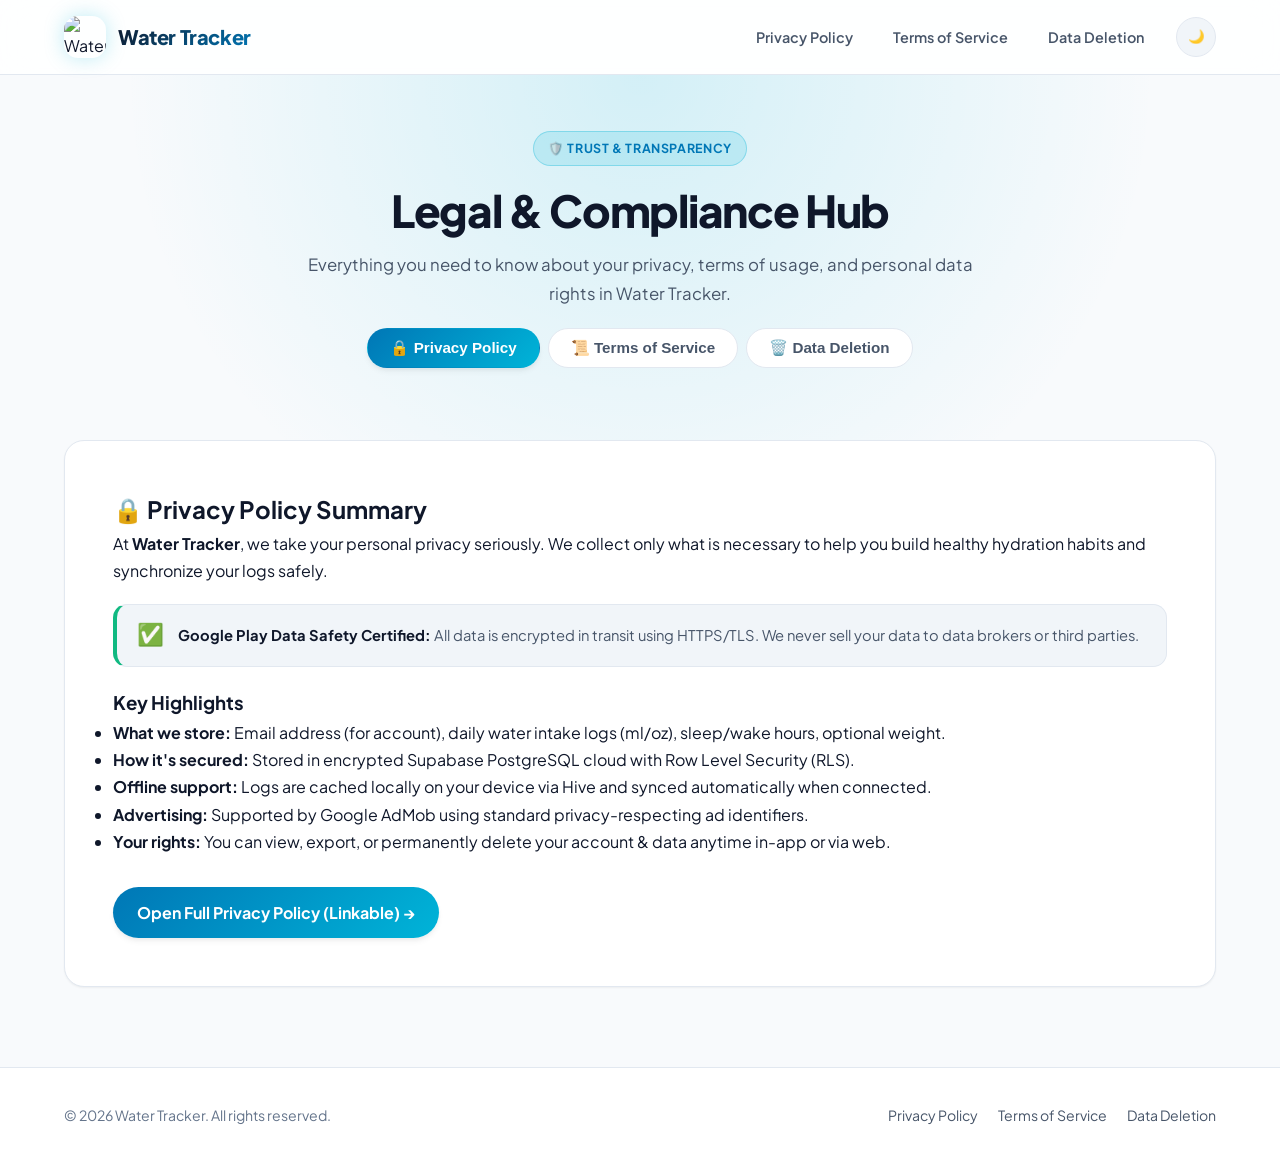
==== index.html @ ca3516ee "Add files via upload" ====
<!DOCTYPE html>
<html lang="en" data-theme="light">
<head>
  <meta charset="UTF-8">
  <meta name="viewport" content="width=device-width, initial-scale=1.0">
  <title>Water Tracker Legal & Compliance Center</title>
  <meta name="description" content="Official Legal, Privacy Policy, Terms of Service, and Data Deletion Center for Water Tracker mobile app.">
  <link rel="icon" type="image/png" href="assets/app_icon.png">
  <link rel="stylesheet" href="styles.css">
</head>
<body>

  <!-- Navigation Header -->
  <header class="site-header">
    <div class="container header-inner">
      <a href="index.html" class="brand">
        <img src="assets/app_icon.png" alt="Water Tracker Logo" class="brand-icon">
        <span class="brand-text">Water Tracker</span>
      </a>

      <nav class="nav-links">
        <a href="privacy.html" class="nav-link">Privacy Policy</a>
        <a href="terms.html" class="nav-link">Terms of Service</a>
        <a href="#deletion" class="nav-link">Data Deletion</a>
        <button class="theme-toggle" id="themeToggle" aria-label="Toggle Theme" title="Toggle Dark/Light Mode">
          🌙
        </button>
      </nav>
    </div>
  </header>

  <!-- Hero Banner -->
  <section class="hero-section">
    <div class="container">
      <div class="badge-pill">🛡️ Trust & Transparency</div>
      <h1 class="hero-title">Legal & Compliance Hub</h1>
      <p class="hero-subtitle">
        Everything you need to know about your privacy, terms of usage, and personal data rights in Water Tracker.
      </p>
      
      <!-- Interactive Hub Tabs -->
      <div class="tabs-wrapper">
        <button class="tab-btn active" data-tab="privacy" onclick="switchTab('privacy')">🔒 Privacy Policy</button>
        <button class="tab-btn" data-tab="terms" onclick="switchTab('terms')">📜 Terms of Service</button>
        <button class="tab-btn" data-tab="deletion" onclick="switchTab('deletion')">🗑️ Data Deletion</button>
      </div>
    </div>
  </section>

  <!-- Main Container -->
  <main class="container" style="padding-bottom: 80px;">

    <!-- TAB 1: Privacy Policy Summary & Direct Link -->
    <div id="tab-privacy" class="tab-content active">
      <div class="legal-content">
        <h2>🔒 Privacy Policy Summary</h2>
        <p>
          At <strong>Water Tracker</strong>, we take your personal privacy seriously. We collect only what is necessary to help you build healthy hydration habits and synchronize your logs safely.
        </p>

        <div class="callout-card success">
          <div class="callout-icon">✅</div>
          <div class="callout-content">
            <strong>Google Play Data Safety Certified:</strong> All data is encrypted in transit using HTTPS/TLS. We never sell your data to data brokers or third parties.
          </div>
        </div>

        <h3>Key Highlights</h3>
        <ul>
          <li><strong>What we store:</strong> Email address (for account), daily water intake logs (ml/oz), sleep/wake hours, optional weight.</li>
          <li><strong>How it's secured:</strong> Stored in encrypted Supabase PostgreSQL cloud with Row Level Security (RLS).</li>
          <li><strong>Offline support:</strong> Logs are cached locally on your device via Hive and synced automatically when connected.</li>
          <li><strong>Advertising:</strong> Supported by Google AdMob using standard privacy-respecting ad identifiers.</li>
          <li><strong>Your rights:</strong> You can view, export, or permanently delete your account & data anytime in-app or via web.</li>
        </ul>

        <div style="margin-top: 32px; display: flex; gap: 16px; flex-wrap: wrap;">
          <a href="privacy.html" class="btn-action">Open Full Privacy Policy (Linkable) &rarr;</a>
        </div>
      </div>
    </div>

    <!-- TAB 2: Terms of Service Summary & Direct Link -->
    <div id="tab-terms" class="tab-content">
      <div class="legal-content">
        <h2>📜 Terms of Service Summary</h2>
        <p>
          These Terms govern your use of the Water Tracker mobile application on Android.
        </p>

        <div class="callout-card warning">
          <div class="callout-icon">🩺</div>
          <div class="callout-content">
            <strong>Medical Disclaimer:</strong> Water Tracker is a personal wellness habit tracker, not a medical device. Always consult medical professionals for specific fluid management or clinical needs.
          </div>
        </div>

        <h3>Key Highlights</h3>
        <ul>
          <li><strong>Personal non-commercial use:</strong> You are granted a personal license to track and monitor your hydration.</li>
          <li><strong>Account security:</strong> You are responsible for maintaining your login password credentials.</li>
          <li><strong>Intellectual property:</strong> The UI designs, 3D anatomical models, and algorithms belong to the developer.</li>
          <li><strong>Termination:</strong> You may close your account at any time via Settings &rarr; Delete Account & Data.</li>
        </ul>

        <div style="margin-top: 32px; display: flex; gap: 16px; flex-wrap: wrap;">
          <a href="terms.html" class="btn-action">Open Full Terms of Service (Linkable) &rarr;</a>
        </div>
      </div>
    </div>

    <!-- TAB 3: Google Play Web-Based Data Deletion Portal -->
    <div id="tab-deletion" class="tab-content">
      <div class="legal-content">
        <h2>🗑️ Account & Data Deletion Portal</h2>
        <p>
          In accordance with <strong>Google Play's Account Deletion Policy</strong>, Water Tracker provides two ways for users to permanently delete their account and all associated hydration data:
        </p>

        <div class="step-card-grid">
          <div class="step-card">
            <span class="step-badge">1</span>
            <h4>Method 1: Instant In-App Deletion</h4>
            <p>1. Open the Water Tracker app on your phone.<br>
               2. Navigate to <strong>Settings</strong> tab.<br>
               3. Scroll down to the <strong>ACCOUNT</strong> section.<br>
               4. Tap <strong>Delete Account & Data</strong> and confirm.<br>
               5. Your account, profile, and all water logs are immediately deleted.
            </p>
          </div>

          <div class="step-card">
            <span class="step-badge">2</span>
            <h4>Method 2: Web Deletion Request</h4>
            <p>If you uninstalled the app or lost device access, you can submit a deletion request via email directly below. We verify and permanently remove your records within 7 business days.</p>
          </div>
        </div>

        <div class="callout-card danger">
          <div class="callout-icon">⚠️</div>
          <div class="callout-content">
            <strong>What data is deleted?</strong><br>
            - Your authentication record (Email & user ID)<br>
            - Your user profile (Weight, daily goal, sleep/wake hours)<br>
            - All historical water entries, timestamps, and streak logs<br>
            <em>This action is irreversible and cannot be recovered.</em>
          </div>
        </div>

        <h3 style="margin-top: 32px;">Submit Web Deletion Request</h3>
        <p>Click the button below to generate a pre-formatted deletion request email from your registered email account:</p>

        <div style="margin-top: 18px;">
          <a href="mailto:dhtech800@gmail.com?subject=Water Tracker%20Account%20and%20Data%20Deletion%20Request&body=Hello%20Water Tracker%20Support%20Team%2C%0A%0AI%20am%20requesting%20the%20permanent%20deletion%20of%20my%20Water Tracker%20account%20and%20all%20associated%20data%20(intake%20history%20and%20profile).%0A%0AMy%20Registered%20Email%20Address%3A%20%5BInsert%20your%20email%20here%5D%0A%0AThank%20you." class="btn-action">
            ✉️ Email Deletion Request (dhtech800@gmail.com)
          </a>
        </div>
      </div>
    </div>

  </main>

  <!-- Site Footer -->
  <footer class="site-footer">
    <div class="container footer-inner">
      <div class="footer-copy">
        &copy; 2026 Water Tracker. All rights reserved.
      </div>
      <div class="footer-links">
        <a href="privacy.html">Privacy Policy</a>
        <a href="terms.html">Terms of Service</a>
        <a href="#deletion" onclick="switchTab('deletion')">Data Deletion</a>
      </div>
    </div>
  </footer>

  <!-- Theme & Tabs Script -->
  <script>
    // Theme Switcher
    const toggleBtn = document.getElementById('themeToggle');
    const htmlEl = document.documentElement;

    const savedTheme = localStorage.getItem('water-tracker-theme') || 
      (window.matchMedia('(prefers-color-scheme: dark)').matches ? 'dark' : 'light');
    htmlEl.setAttribute('data-theme', savedTheme);
    toggleBtn.textContent = savedTheme === 'dark' ? '☀️' : '🌙';

    toggleBtn.addEventListener('click', () => {
      const current = htmlEl.getAttribute('data-theme');
      const next = current === 'dark' ? 'light' : 'dark';
      htmlEl.setAttribute('data-theme', next);
      localStorage.setItem('water-tracker-theme', next);
      toggleBtn.textContent = next === 'dark' ? '☀️' : '🌙';
    });

    // Tab Switching
    function switchTab(tabId) {
      document.querySelectorAll('.tab-btn').forEach(btn => {
        btn.classList.toggle('active', btn.getAttribute('data-tab') === tabId);
      });
      document.querySelectorAll('.tab-content').forEach(c => {
        c.classList.remove('active');
      });

      const targetTab = document.getElementById('tab-' + tabId);
      if (targetTab) {
        targetTab.classList.add('active');
      }
    }

    // Auto switch tab if URL has hash (e.g. #deletion)
    if (window.location.hash === '#deletion') {
      switchTab('deletion');
    }
  </script>
</body>
</html>
---- styles.css ----
/* ========================================================
   HydroTrack Legal Center — Modern Design System (CSS)
   Responsive, Accessible, Dual-Theme (Dark/Light)
   ======================================================== */

@import url('https://fonts.googleapis.com/css2?family=Plus+Jakarta+Sans:wght@300;400;500;600;700;800&family=JetBrains+Mono:wght@400;500&display=swap');

:root {
  --font-main: 'Plus Jakarta Sans', -apple-system, BlinkMacSystemFont, 'Segoe UI', Roboto, sans-serif;
  --font-mono: 'JetBrains Mono', monospace;

  /* Color Tokens - Light Mode */
  --bg-body: #f8fafc;
  --bg-surface: #ffffff;
  --bg-surface-alt: #f1f5f9;
  --bg-surface-elevated: #ffffff;
  --border-color: #e2e8f0;
  --border-light: #edf2f7;
  
  --text-primary: #0f172a;
  --text-secondary: #475569;
  --text-muted: #64748b;
  
  --primary: #0077b6;
  --primary-light: #00b4d8;
  --primary-glow: rgba(0, 180, 216, 0.15);
  --accent: #00e5ff;
  --success: #10b981;
  --warning: #f59e0b;
  --danger: #ef4444;

  --shadow-sm: 0 1px 2px 0 rgba(0, 0, 0, 0.05);
  --shadow-md: 0 4px 6px -1px rgba(0, 0, 0, 0.06), 0 2px 4px -1px rgba(0, 0, 0, 0.04);
  --shadow-lg: 0 12px 24px -4px rgba(0, 0, 0, 0.08);
  --shadow-glow: 0 0 20px rgba(0, 180, 216, 0.25);

  --radius-sm: 8px;
  --radius-md: 14px;
  --radius-lg: 20px;
  --radius-full: 9999px;

  --transition: all 0.25s cubic-bezier(0.4, 0, 0.2, 1);
}

[data-theme="dark"] {
  --bg-body: #070c14;
  --bg-surface: #0f172a;
  --bg-surface-alt: #131d33;
  --bg-surface-elevated: #1e293b;
  --border-color: #1e293b;
  --border-light: #283548;

  --text-primary: #f8fafc;
  --text-secondary: #94a3b8;
  --text-muted: #64748b;

  --primary: #00b4d8;
  --primary-light: #38bdf8;
  --primary-glow: rgba(0, 229, 255, 0.15);
  --accent: #00e5ff;

  --shadow-sm: 0 1px 2px 0 rgba(0, 0, 0, 0.4);
  --shadow-md: 0 4px 8px -1px rgba(0, 0, 0, 0.5);
  --shadow-lg: 0 14px 28px -4px rgba(0, 0, 0, 0.6);
  --shadow-glow: 0 0 25px rgba(0, 229, 255, 0.2);
}

/* Base Reset */
*, *::before, *::after {
  box-sizing: border-box;
  margin: 0;
  padding: 0;
}

html {
  scroll-behavior: smooth;
  font-size: 16px;
}

body {
  font-family: var(--font-main);
  background-color: var(--bg-body);
  color: var(--text-primary);
  line-height: 1.7;
  -webkit-font-smoothing: antialiased;
  transition: background-color 0.3s ease, color 0.3s ease;
  min-height: 100vh;
  display: flex;
  flex-direction: column;
}

/* Container */
.container {
  width: 100%;
  max-width: 1200px;
  margin: 0 auto;
  padding: 0 24px;
}

/* Header & Navigation */
.site-header {
  position: sticky;
  top: 0;
  z-index: 100;
  background-color: rgba(255, 255, 255, 0.85);
  backdrop-filter: blur(16px);
  -webkit-backdrop-filter: blur(16px);
  border-bottom: 1px solid var(--border-color);
  transition: var(--transition);
}

[data-theme="dark"] .site-header {
  background-color: rgba(15, 23, 42, 0.85);
}

.header-inner {
  display: flex;
  align-items: center;
  justify-content: space-between;
  height: 74px;
}

.brand {
  display: flex;
  align-items: center;
  gap: 12px;
  text-decoration: none;
  color: var(--text-primary);
}

.brand-icon {
  width: 42px;
  height: 42px;
  border-radius: var(--radius-md);
  object-fit: cover;
  box-shadow: var(--shadow-glow);
}

.brand-text {
  font-size: 1.25rem;
  font-weight: 800;
  letter-spacing: -0.02em;
  background: linear-gradient(135deg, var(--text-primary), var(--primary));
  -webkit-background-clip: text;
  background-clip: text;
  -webkit-text-fill-color: transparent;
}

.nav-links {
  display: flex;
  align-items: center;
  gap: 8px;
}

.nav-link {
  padding: 8px 16px;
  font-size: 0.9rem;
  font-weight: 600;
  color: var(--text-secondary);
  text-decoration: none;
  border-radius: var(--radius-full);
  transition: var(--transition);
}

.nav-link:hover {
  color: var(--primary);
  background-color: var(--primary-glow);
}

.nav-link.active {
  color: #ffffff;
  background: linear-gradient(135deg, #0077b6, #00b4d8);
  box-shadow: var(--shadow-sm);
}

.theme-toggle {
  background: var(--bg-surface-alt);
  border: 1px solid var(--border-color);
  color: var(--text-secondary);
  width: 40px;
  height: 40px;
  border-radius: var(--radius-full);
  cursor: pointer;
  display: flex;
  align-items: center;
  justify-content: center;
  transition: var(--transition);
  margin-left: 8px;
}

.theme-toggle:hover {
  color: var(--primary);
  border-color: var(--primary);
}

/* Hero Section */
.hero-section {
  padding: 56px 0 36px 0;
  text-align: center;
  background: radial-gradient(circle at 50% 0%, var(--primary-glow), transparent 70%);
}

.badge-pill {
  display: inline-flex;
  align-items: center;
  gap: 6px;
  padding: 6px 14px;
  background-color: var(--primary-glow);
  color: var(--primary);
  border: 1px solid rgba(0, 180, 216, 0.3);
  border-radius: var(--radius-full);
  font-size: 0.78rem;
  font-weight: 700;
  letter-spacing: 0.05em;
  text-transform: uppercase;
  margin-bottom: 18px;
}

.hero-title {
  font-size: 2.75rem;
  font-weight: 800;
  letter-spacing: -0.03em;
  line-height: 1.2;
  margin-bottom: 14px;
}

.hero-subtitle {
  font-size: 1.05rem;
  color: var(--text-secondary);
  max-width: 680px;
  margin: 0 auto 20px auto;
}

.meta-info {
  display: flex;
  align-items: center;
  justify-content: center;
  gap: 20px;
  font-size: 0.85rem;
  color: var(--text-muted);
  font-weight: 500;
}

.meta-dot {
  width: 4px;
  height: 4px;
  border-radius: 50%;
  background-color: var(--text-muted);
}

/* Layout: Sidebar + Main Content */
.content-layout {
  display: grid;
  grid-template-columns: 280px 1fr;
  gap: 48px;
  padding: 40px 0 80px 0;
  align-items: start;
}

/* Sticky Sidebar Table of Contents */
.toc-sidebar {
  position: sticky;
  top: 98px;
  background-color: var(--bg-surface);
  border: 1px solid var(--border-color);
  border-radius: var(--radius-lg);
  padding: 24px;
  box-shadow: var(--shadow-sm);
  max-height: calc(100vh - 120px);
  overflow-y: auto;
}

.toc-title {
  font-size: 0.85rem;
  font-weight: 700;
  text-transform: uppercase;
  letter-spacing: 0.06em;
  color: var(--text-muted);
  margin-bottom: 16px;
  padding-bottom: 10px;
  border-bottom: 1px solid var(--border-color);
}

.toc-list {
  list-style: none;
  display: flex;
  flex-direction: column;
  gap: 6px;
}

.toc-link {
  display: block;
  font-size: 0.88rem;
  font-weight: 500;
  color: var(--text-secondary);
  text-decoration: none;
  padding: 8px 12px;
  border-radius: var(--radius-sm);
  transition: var(--transition);
  border-left: 2px solid transparent;
}

.toc-link:hover, .toc-link.active {
  color: var(--primary);
  background-color: var(--primary-glow);
  border-left-color: var(--primary);
  font-weight: 600;
}

/* Main Legal Body */
.legal-content {
  background-color: var(--bg-surface);
  border: 1px solid var(--border-color);
  border-radius: var(--radius-lg);
  padding: 48px;
  box-shadow: var(--shadow-sm);
}

.section-block {
  margin-bottom: 48px;
  scroll-margin-top: 110px;
}

.section-block:last-child {
  margin-bottom: 0;
}

.section-block h2 {
  font-size: 1.55rem;
  font-weight: 800;
  letter-spacing: -0.02em;
  color: var(--text-primary);
  margin-bottom: 16px;
  display: flex;
  align-items: center;
  gap: 12px;
}

.section-number {
  display: inline-flex;
  align-items: center;
  justify-content: center;
  width: 32px;
  height: 32px;
  background-color: var(--primary-glow);
  color: var(--primary);
  border-radius: 50%;
  font-size: 0.85rem;
  font-weight: 800;
}

.section-block h3 {
  font-size: 1.15rem;
  font-weight: 700;
  color: var(--text-primary);
  margin: 22px 0 10px 0;
}

.section-block p {
  color: var(--text-secondary);
  margin-bottom: 14px;
}

.section-block ul, .section-block ol {
  color: var(--text-secondary);
  margin-left: 24px;
  margin-bottom: 16px;
  display: flex;
  flex-direction: column;
  gap: 8px;
}

.section-block li strong {
  color: var(--text-primary);
}

/* Callout Card */
.callout-card {
  background: var(--bg-surface-alt);
  border: 1px solid var(--border-color);
  border-left: 4px solid var(--primary);
  border-radius: var(--radius-md);
  padding: 18px 20px;
  margin: 20px 0;
  display: flex;
  gap: 14px;
}

.callout-card.warning {
  border-left-color: var(--warning);
}

.callout-card.danger {
  border-left-color: var(--danger);
}

.callout-card.success {
  border-left-color: var(--success);
}

.callout-icon {
  font-size: 1.35rem;
  line-height: 1;
}

.callout-content {
  font-size: 0.92rem;
  color: var(--text-secondary);
}

.callout-content strong {
  color: var(--text-primary);
}

/* Data Table */
.data-table-wrapper {
  overflow-x: auto;
  margin: 20px 0;
  border-radius: var(--radius-md);
  border: 1px solid var(--border-color);
}

.data-table {
  width: 100%;
  border-collapse: collapse;
  text-align: left;
  font-size: 0.9rem;
}

.data-table th {
  background-color: var(--bg-surface-alt);
  color: var(--text-primary);
  font-weight: 700;
  padding: 14px 18px;
  border-bottom: 1px solid var(--border-color);
}

.data-table td {
  padding: 14px 18px;
  border-bottom: 1px solid var(--border-color);
  color: var(--text-secondary);
}

.data-table tr:last-child td {
  border-bottom: none;
}

/* Interactive Tabs on Index Hub */
.tabs-wrapper {
  display: flex;
  justify-content: center;
  gap: 8px;
  margin-bottom: 36px;
}

.tab-btn {
  background: var(--bg-surface);
  border: 1px solid var(--border-color);
  color: var(--text-secondary);
  padding: 10px 22px;
  border-radius: var(--radius-full);
  font-weight: 700;
  font-size: 0.95rem;
  cursor: pointer;
  transition: var(--transition);
  display: inline-flex;
  align-items: center;
  gap: 8px;
}

.tab-btn:hover {
  color: var(--primary);
  border-color: var(--primary);
}

.tab-btn.active {
  background: linear-gradient(135deg, #0077b6, #00b4d8);
  color: #ffffff;
  border-color: transparent;
  box-shadow: var(--shadow-md);
}

.tab-content {
  display: none;
}

.tab-content.active {
  display: block;
}

/* Step-by-Step Deletion Flow Box */
.step-card-grid {
  display: grid;
  grid-template-columns: repeat(auto-fit, minmax(240px, 1fr));
  gap: 16px;
  margin: 24px 0;
}

.step-card {
  background: var(--bg-surface-alt);
  border: 1px solid var(--border-color);
  border-radius: var(--radius-md);
  padding: 20px;
  position: relative;
}

.step-badge {
  display: inline-flex;
  align-items: center;
  justify-content: center;
  width: 28px;
  height: 28px;
  background-color: var(--primary);
  color: white;
  border-radius: 50%;
  font-size: 0.8rem;
  font-weight: 800;
  margin-bottom: 12px;
}

.step-card h4 {
  font-size: 1rem;
  font-weight: 700;
  color: var(--text-primary);
  margin-bottom: 8px;
}

.step-card p {
  font-size: 0.88rem;
  color: var(--text-secondary);
  margin-bottom: 0;
}

/* Contact Button */
.btn-action {
  display: inline-flex;
  align-items: center;
  gap: 8px;
  background: linear-gradient(135deg, #0077b6, #00b4d8);
  color: #ffffff;
  padding: 12px 24px;
  border-radius: var(--radius-full);
  font-weight: 700;
  text-decoration: none;
  box-shadow: var(--shadow-md);
  transition: var(--transition);
}

.btn-action:hover {
  transform: translateY(-2px);
  box-shadow: var(--shadow-glow);
}

/* Footer */
.site-footer {
  margin-top: auto;
  background-color: var(--bg-surface);
  border-top: 1px solid var(--border-color);
  padding: 36px 0;
  font-size: 0.88rem;
  color: var(--text-muted);
}

.footer-inner {
  display: flex;
  align-items: center;
  justify-content: space-between;
  flex-wrap: wrap;
  gap: 16px;
}

.footer-links {
  display: flex;
  gap: 20px;
}

.footer-links a {
  color: var(--text-secondary);
  text-decoration: none;
  transition: var(--transition);
}

.footer-links a:hover {
  color: var(--primary);
}

/* Responsive Styles */
@media (max-width: 992px) {
  .content-layout {
    grid-template-columns: 1fr;
    gap: 32px;
  }

  .toc-sidebar {
    display: none; /* Hide sticky sidebar on mobile, focus on readability */
  }

  .legal-content {
    padding: 28px 20px;
  }

  .hero-title {
    font-size: 2.1rem;
  }
}

@media (max-width: 600px) {
  .header-inner {
    height: 64px;
  }

  .brand-text {
    font-size: 1.1rem;
  }

  .nav-link {
    padding: 6px 12px;
    font-size: 0.82rem;
  }

  .hero-section {
    padding: 36px 0 24px 0;
  }

  .hero-title {
    font-size: 1.75rem;
  }

  .footer-inner {
    flex-direction: column;
    text-align: center;
  }
}

/* Print Optimization */
@media print {
  body {
    background: #ffffff !important;
    color: #000000 !important;
  }

  .site-header, .toc-sidebar, .theme-toggle, .tabs-wrapper, .site-footer {
    display: none !important;
  }

  .legal-content {
    border: none !important;
    box-shadow: none !important;
    padding: 0 !important;
  }

  .content-layout {
    grid-template-columns: 1fr !important;
  }
}
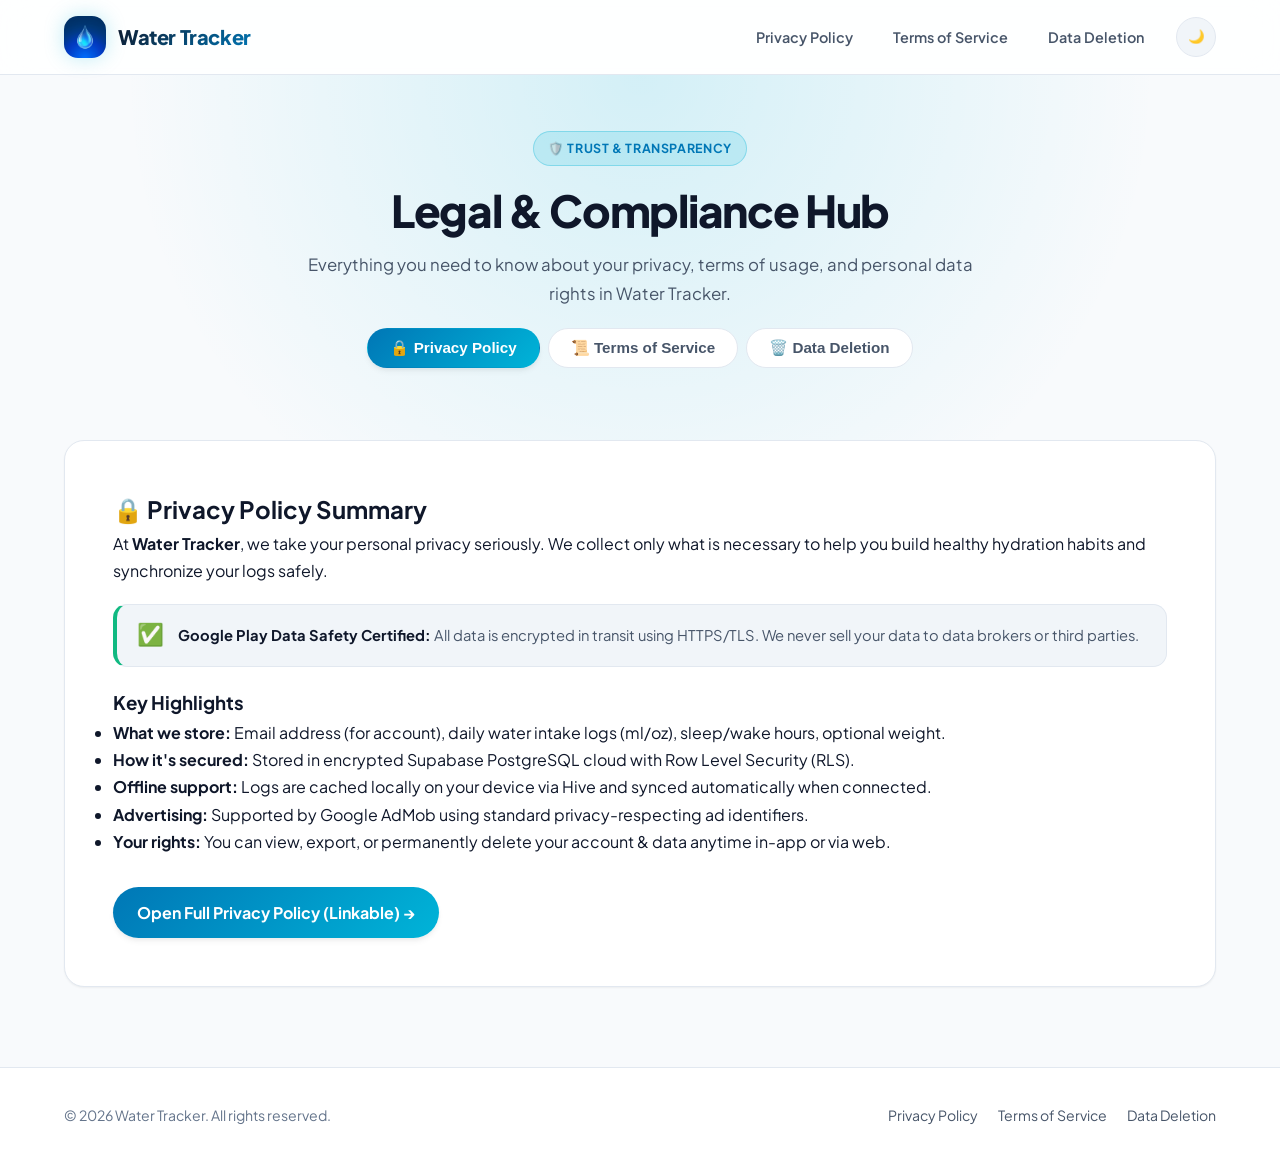
==== commit efde635b: "Update icon paths in index.html" ====
--- a/index.html
+++ b/index.html
@@ -5,7 +5,7 @@
   <meta name="viewport" content="width=device-width, initial-scale=1.0">
   <title>Water Tracker Legal & Compliance Center</title>
   <meta name="description" content="Official Legal, Privacy Policy, Terms of Service, and Data Deletion Center for Water Tracker mobile app.">
-  <link rel="icon" type="image/png" href="assets/app_icon.png">
+  <link rel="icon" type="image/png" href="app_icon.png">
   <link rel="stylesheet" href="styles.css">
 </head>
 <body>
@@ -14,7 +14,7 @@
   <header class="site-header">
     <div class="container header-inner">
       <a href="index.html" class="brand">
-        <img src="assets/app_icon.png" alt="Water Tracker Logo" class="brand-icon">
+        <img src="app_icon.png" onerror="this.onerror=null; this.src='assets/app_icon.png';" alt="Water Tracker Logo" class="brand-icon">
         <span class="brand-text">Water Tracker</span>
       </a>
 
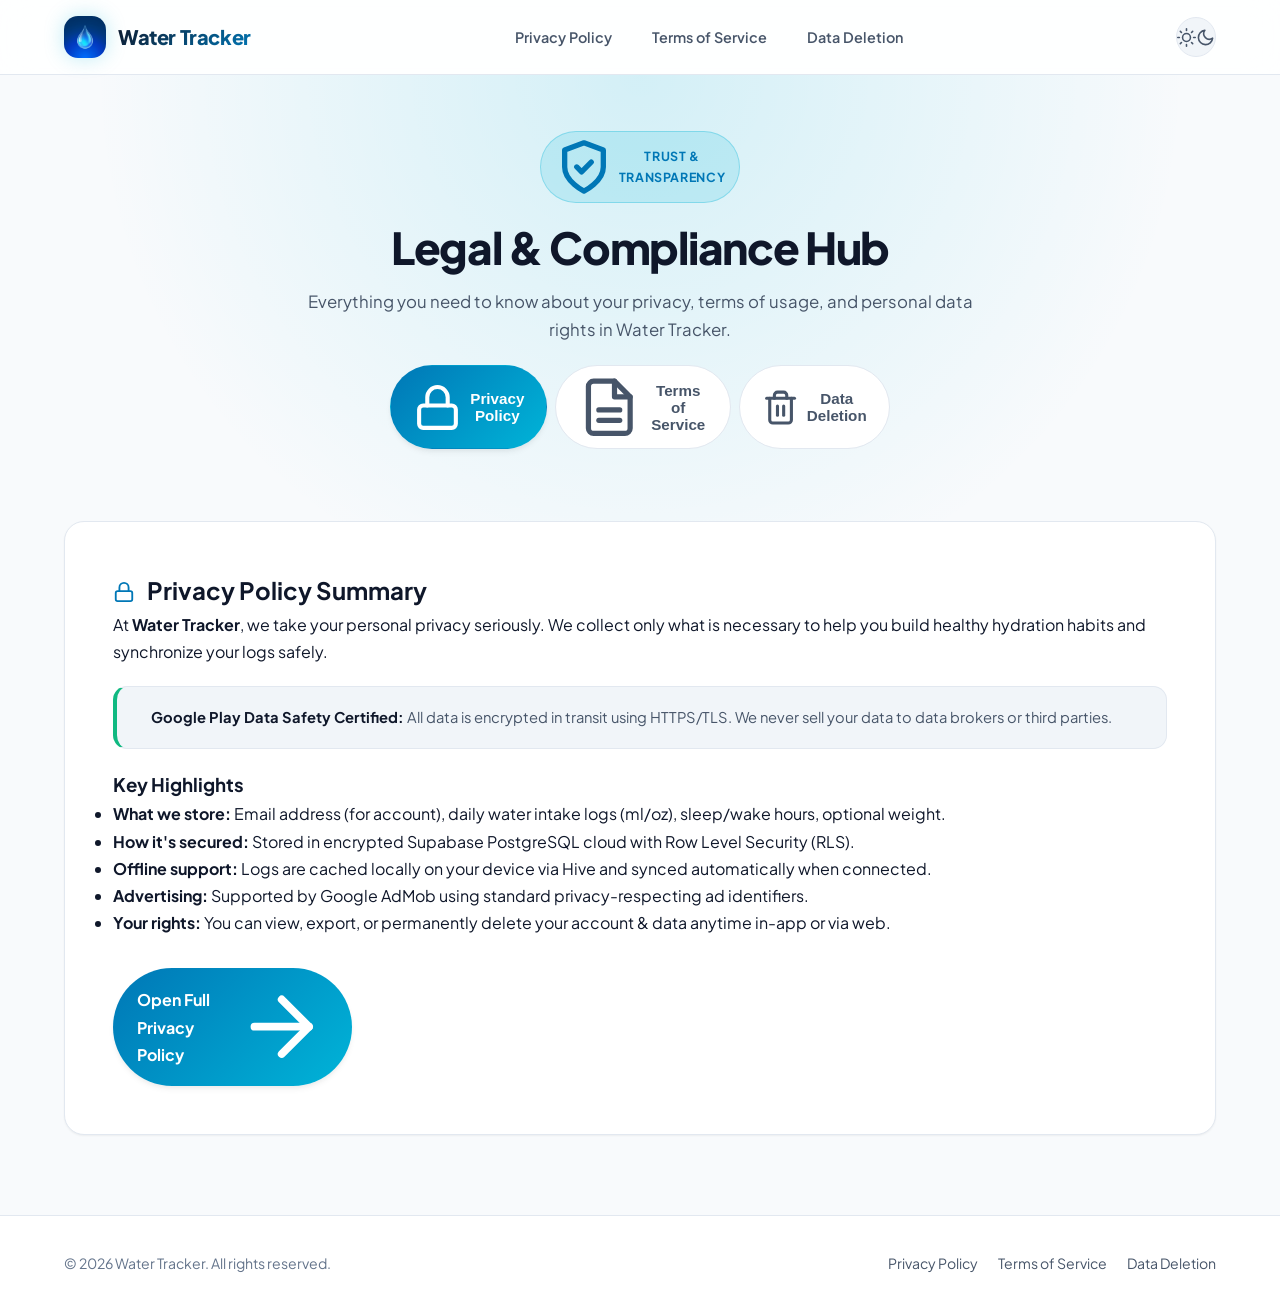
==== commit eb306af6: "Update stylesheet version and improve navigation" ====
--- a/index.html
+++ b/index.html
@@ -6,7 +6,7 @@
   <title>Water Tracker Legal & Compliance Center</title>
   <meta name="description" content="Official Legal, Privacy Policy, Terms of Service, and Data Deletion Center for Water Tracker mobile app.">
   <link rel="icon" type="image/png" href="app_icon.png">
-  <link rel="stylesheet" href="styles.css">
+  <link rel="stylesheet" href="styles.css?v=2.3">
 </head>
 <body>
 
@@ -18,21 +18,41 @@
         <span class="brand-text">Water Tracker</span>
       </a>
 
-      <nav class="nav-links">
+      <nav class="nav-links" aria-label="Main Navigation">
         <a href="privacy.html" class="nav-link">Privacy Policy</a>
         <a href="terms.html" class="nav-link">Terms of Service</a>
-        <a href="#deletion" class="nav-link">Data Deletion</a>
-        <button class="theme-toggle" id="themeToggle" aria-label="Toggle Theme" title="Toggle Dark/Light Mode">
-          🌙
-        </button>
+        <a href="#deletion" class="nav-link" onclick="switchTab('deletion')">Data Deletion</a>
       </nav>
+
+      <button class="theme-toggle" id="themeToggle" aria-label="Toggle Theme" title="Toggle Dark/Light Mode">
+        <svg class="theme-icon sun-icon" viewBox="0 0 24 24" fill="none" stroke="currentColor" stroke-width="2" stroke-linecap="round" stroke-linejoin="round">
+          <circle cx="12" cy="12" r="5"></circle>
+          <line x1="12" y1="1" x2="12" y2="3"></line>
+          <line x1="12" y1="21" x2="12" y2="23"></line>
+          <line x1="4.22" y1="4.22" x2="5.64" y2="5.64"></line>
+          <line x1="18.36" y1="18.36" x2="19.78" y2="19.78"></line>
+          <line x1="1" y1="12" x2="3" y2="12"></line>
+          <line x1="21" y1="12" x2="23" y2="12"></line>
+          <line x1="4.22" y1="19.78" x2="5.64" y2="18.36"></line>
+          <line x1="18.36" y1="5.64" x2="19.78" y2="4.22"></line>
+        </svg>
+        <svg class="theme-icon moon-icon" viewBox="0 0 24 24" fill="none" stroke="currentColor" stroke-width="2" stroke-linecap="round" stroke-linejoin="round">
+          <path d="M21 12.79A9 9 0 1 1 11.21 3 7 7 0 0 0 21 12.79z"></path>
+        </svg>
+      </button>
     </div>
   </header>
 
   <!-- Hero Banner -->
   <section class="hero-section">
     <div class="container">
-      <div class="badge-pill">🛡️ Trust & Transparency</div>
+      <div class="badge-pill">
+        <svg class="badge-icon" viewBox="0 0 24 24" fill="none" stroke="currentColor" stroke-width="2.2" stroke-linecap="round" stroke-linejoin="round">
+          <path d="M12 22s8-4 8-10V5l-8-3-8 3v7c0 6 8 10 8 10z"></path>
+          <polyline points="9 12 11 14 15 10"></polyline>
+        </svg>
+        <span>Trust & Transparency</span>
+      </div>
       <h1 class="hero-title">Legal & Compliance Hub</h1>
       <p class="hero-subtitle">
         Everything you need to know about your privacy, terms of usage, and personal data rights in Water Tracker.
@@ -40,9 +60,31 @@
       
       <!-- Interactive Hub Tabs -->
       <div class="tabs-wrapper">
-        <button class="tab-btn active" data-tab="privacy" onclick="switchTab('privacy')">🔒 Privacy Policy</button>
-        <button class="tab-btn" data-tab="terms" onclick="switchTab('terms')">📜 Terms of Service</button>
-        <button class="tab-btn" data-tab="deletion" onclick="switchTab('deletion')">🗑️ Data Deletion</button>
+        <button class="tab-btn active" data-tab="privacy" onclick="switchTab('privacy')">
+          <svg viewBox="0 0 24 24" fill="none" stroke="currentColor" stroke-width="2" stroke-linecap="round" stroke-linejoin="round">
+            <rect x="3" y="11" width="18" height="11" rx="2" ry="2"></rect>
+            <path d="M7 11V7a5 5 0 0 1 10 0v4"></path>
+          </svg>
+          <span>Privacy Policy</span>
+        </button>
+        <button class="tab-btn" data-tab="terms" onclick="switchTab('terms')">
+          <svg viewBox="0 0 24 24" fill="none" stroke="currentColor" stroke-width="2" stroke-linecap="round" stroke-linejoin="round">
+            <path d="M14 2H6a2 2 0 0 0-2 2v16a2 2 0 0 0 2 2h12a2 2 0 0 0 2-2V8z"></path>
+            <polyline points="14 2 14 8 20 8"></polyline>
+            <line x1="16" y1="13" x2="8" y2="13"></line>
+            <line x1="16" y1="17" x2="8" y2="17"></line>
+          </svg>
+          <span>Terms of Service</span>
+        </button>
+        <button class="tab-btn" data-tab="deletion" onclick="switchTab('deletion')">
+          <svg viewBox="0 0 24 24" fill="none" stroke="currentColor" stroke-width="2" stroke-linecap="round" stroke-linejoin="round">
+            <polyline points="3 6 5 6 21 6"></polyline>
+            <path d="M19 6v14a2 2 0 0 1-2 2H7a2 2 0 0 1-2-2V6m3 0V4a2 2 0 0 1 2-2h4a2 2 0 0 1 2 2v2"></path>
+            <line x1="10" y1="11" x2="10" y2="17"></line>
+            <line x1="14" y1="11" x2="14" y2="17"></line>
+          </svg>
+          <span>Data Deletion</span>
+        </button>
       </div>
     </div>
   </section>
@@ -53,13 +95,24 @@
     <!-- TAB 1: Privacy Policy Summary & Direct Link -->
     <div id="tab-privacy" class="tab-content active">
       <div class="legal-content">
-        <h2>🔒 Privacy Policy Summary</h2>
+        <h2>
+          <svg viewBox="0 0 24 24" width="22" height="22" fill="none" stroke="currentColor" stroke-width="2" stroke-linecap="round" stroke-linejoin="round" style="vertical-align: -3px; margin-right: 8px; color: var(--primary);">
+            <rect x="3" y="11" width="18" height="11" rx="2" ry="2"></rect>
+            <path d="M7 11V7a5 5 0 0 1 10 0v4"></path>
+          </svg>
+          Privacy Policy Summary
+        </h2>
         <p>
           At <strong>Water Tracker</strong>, we take your personal privacy seriously. We collect only what is necessary to help you build healthy hydration habits and synchronize your logs safely.
         </p>
 
         <div class="callout-card success">
-          <div class="callout-icon">✅</div>
+          <div class="callout-icon">
+            <svg viewBox="0 0 24 24" fill="none" stroke="currentColor" stroke-width="2" stroke-linecap="round" stroke-linejoin="round">
+              <path d="M22 11.08V12a10 10 0 1 1-5.93-9.14"></path>
+              <polyline points="22 4 12 14.01 9 11.01"></polyline>
+            </svg>
+          </div>
           <div class="callout-content">
             <strong>Google Play Data Safety Certified:</strong> All data is encrypted in transit using HTTPS/TLS. We never sell your data to data brokers or third parties.
           </div>
@@ -75,7 +128,13 @@
         </ul>
 
         <div style="margin-top: 32px; display: flex; gap: 16px; flex-wrap: wrap;">
-          <a href="privacy.html" class="btn-action">Open Full Privacy Policy (Linkable) &rarr;</a>
+          <a href="privacy.html" class="btn-action">
+            Open Full Privacy Policy
+            <svg viewBox="0 0 24 24" fill="none" stroke="currentColor" stroke-width="2" stroke-linecap="round" stroke-linejoin="round">
+              <line x1="5" y1="12" x2="19" y2="12"></line>
+              <polyline points="12 5 19 12 12 19"></polyline>
+            </svg>
+          </a>
         </div>
       </div>
     </div>
@@ -83,13 +142,25 @@
     <!-- TAB 2: Terms of Service Summary & Direct Link -->
     <div id="tab-terms" class="tab-content">
       <div class="legal-content">
-        <h2>📜 Terms of Service Summary</h2>
+        <h2>
+          <svg viewBox="0 0 24 24" width="22" height="22" fill="none" stroke="currentColor" stroke-width="2" stroke-linecap="round" stroke-linejoin="round" style="vertical-align: -3px; margin-right: 8px; color: var(--primary);">
+            <path d="M14 2H6a2 2 0 0 0-2 2v16a2 2 0 0 0 2 2h12a2 2 0 0 0 2-2V8z"></path>
+            <polyline points="14 2 14 8 20 8"></polyline>
+            <line x1="16" y1="13" x2="8" y2="13"></line>
+            <line x1="16" y1="17" x2="8" y2="17"></line>
+          </svg>
+          Terms of Service Summary
+        </h2>
         <p>
           These Terms govern your use of the Water Tracker mobile application on Android.
         </p>
 
         <div class="callout-card warning">
-          <div class="callout-icon">🩺</div>
+          <div class="callout-icon">
+            <svg viewBox="0 0 24 24" fill="none" stroke="currentColor" stroke-width="2" stroke-linecap="round" stroke-linejoin="round">
+              <path d="M22 12h-4l-3 9L9 3l-3 9H2"></path>
+            </svg>
+          </div>
           <div class="callout-content">
             <strong>Medical Disclaimer:</strong> Water Tracker is a personal wellness habit tracker, not a medical device. Always consult medical professionals for specific fluid management or clinical needs.
           </div>
@@ -104,7 +175,13 @@
         </ul>
 
         <div style="margin-top: 32px; display: flex; gap: 16px; flex-wrap: wrap;">
-          <a href="terms.html" class="btn-action">Open Full Terms of Service (Linkable) &rarr;</a>
+          <a href="terms.html" class="btn-action">
+            Open Full Terms of Service
+            <svg viewBox="0 0 24 24" fill="none" stroke="currentColor" stroke-width="2" stroke-linecap="round" stroke-linejoin="round">
+              <line x1="5" y1="12" x2="19" y2="12"></line>
+              <polyline points="12 5 19 12 12 19"></polyline>
+            </svg>
+          </a>
         </div>
       </div>
     </div>
@@ -112,7 +189,15 @@
     <!-- TAB 3: Google Play Web-Based Data Deletion Portal -->
     <div id="tab-deletion" class="tab-content">
       <div class="legal-content">
-        <h2>🗑️ Account & Data Deletion Portal</h2>
+        <h2>
+          <svg viewBox="0 0 24 24" width="22" height="22" fill="none" stroke="currentColor" stroke-width="2" stroke-linecap="round" stroke-linejoin="round" style="vertical-align: -3px; margin-right: 8px; color: var(--danger);">
+            <polyline points="3 6 5 6 21 6"></polyline>
+            <path d="M19 6v14a2 2 0 0 1-2 2H7a2 2 0 0 1-2-2V6m3 0V4a2 2 0 0 1 2-2h4a2 2 0 0 1 2 2v2"></path>
+            <line x1="10" y1="11" x2="10" y2="17"></line>
+            <line x1="14" y1="11" x2="14" y2="17"></line>
+          </svg>
+          Account & Data Deletion Portal
+        </h2>
         <p>
           In accordance with <strong>Google Play's Account Deletion Policy</strong>, Water Tracker provides two ways for users to permanently delete their account and all associated hydration data:
         </p>
@@ -137,7 +222,13 @@
         </div>
 
         <div class="callout-card danger">
-          <div class="callout-icon">⚠️</div>
+          <div class="callout-icon">
+            <svg viewBox="0 0 24 24" fill="none" stroke="currentColor" stroke-width="2" stroke-linecap="round" stroke-linejoin="round">
+              <path d="M10.29 3.86L1.82 18a2 2 0 0 0 1.71 3h16.94a2 2 0 0 0 1.71-3L13.71 3.86a2 2 0 0 0-3.42 0z"></path>
+              <line x1="12" y1="9" x2="12" y2="13"></line>
+              <line x1="12" y1="17" x2="12.01" y2="17"></line>
+            </svg>
+          </div>
           <div class="callout-content">
             <strong>What data is deleted?</strong><br>
             - Your authentication record (Email & user ID)<br>
@@ -151,8 +242,12 @@
         <p>Click the button below to generate a pre-formatted deletion request email from your registered email account:</p>
 
         <div style="margin-top: 18px;">
-          <a href="mailto:dhtech800@gmail.com?subject=Water Tracker%20Account%20and%20Data%20Deletion%20Request&body=Hello%20Water Tracker%20Support%20Team%2C%0A%0AI%20am%20requesting%20the%20permanent%20deletion%20of%20my%20Water Tracker%20account%20and%20all%20associated%20data%20(intake%20history%20and%20profile).%0A%0AMy%20Registered%20Email%20Address%3A%20%5BInsert%20your%20email%20here%5D%0A%0AThank%20you." class="btn-action">
-            ✉️ Email Deletion Request (dhtech800@gmail.com)
+          <a href="mailto:dhtech800@gmail.com?subject=Water%20Tracker%20Account%20and%20Data%20Deletion%20Request&body=Hello%20Water%20Tracker%20Support%20Team%2C%0A%0AI%20am%20requesting%20the%20permanent%20deletion%20of%20my%20Water%20Tracker%20account%20and%20all%20associated%20data%20(intake%20history%20and%20profile).%0A%0AMy%20Registered%20Email%20Address%3A%20%5BInsert%20your%20email%20here%5D%0A%0AThank%20you." class="btn-action">
+            <svg viewBox="0 0 24 24" fill="none" stroke="currentColor" stroke-width="2" stroke-linecap="round" stroke-linejoin="round">
+              <path d="M4 4h16c1.1 0 2 .9 2 2v12c0 1.1-.9 2-2 2H4c-1.1 0-2-.9-2-2V6c0-1.1.9-2 2-2z"></path>
+              <polyline points="22,6 12,13 2,6"></polyline>
+            </svg>
+            Email Deletion Request (dhtech800@gmail.com)
           </a>
         </div>
       </div>
@@ -183,14 +278,12 @@
     const savedTheme = localStorage.getItem('water-tracker-theme') || 
       (window.matchMedia('(prefers-color-scheme: dark)').matches ? 'dark' : 'light');
     htmlEl.setAttribute('data-theme', savedTheme);
-    toggleBtn.textContent = savedTheme === 'dark' ? '☀️' : '🌙';
 
     toggleBtn.addEventListener('click', () => {
-      const current = htmlEl.getAttribute('data-theme');
+      const current = htmlEl.getAttribute('data-theme') || 'light';
       const next = current === 'dark' ? 'light' : 'dark';
       htmlEl.setAttribute('data-theme', next);
       localStorage.setItem('water-tracker-theme', next);
-      toggleBtn.textContent = next === 'dark' ? '☀️' : '🌙';
     });
 
     // Tab Switching
--- a/styles.css
+++ b/styles.css
@@ -75,6 +75,8 @@
 html {
   scroll-behavior: smooth;
   font-size: 16px;
+  overflow-x: hidden;
+  width: 100%;
 }
 
 body {
@@ -87,6 +89,8 @@
   min-height: 100vh;
   display: flex;
   flex-direction: column;
+  overflow-x: hidden;
+  width: 100%;
 }
 
 /* Container */
@@ -251,10 +255,13 @@
 /* Layout: Sidebar + Main Content */
 .content-layout {
   display: grid;
-  grid-template-columns: 280px 1fr;
+  grid-template-columns: 280px minmax(0, 1fr);
   gap: 48px;
   padding: 40px 0 80px 0;
   align-items: start;
+  width: 100%;
+  max-width: 100%;
+  box-sizing: border-box;
 }
 
 /* Sticky Sidebar Table of Contents */
@@ -314,6 +321,12 @@
   border-radius: var(--radius-lg);
   padding: 48px;
   box-shadow: var(--shadow-sm);
+  width: 100%;
+  max-width: 100%;
+  min-width: 0;
+  box-sizing: border-box;
+  overflow-wrap: break-word;
+  word-wrap: break-word;
 }
 
 .section-block {
@@ -384,6 +397,9 @@
   margin: 20px 0;
   display: flex;
   gap: 14px;
+  width: 100%;
+  max-width: 100%;
+  box-sizing: border-box;
 }
 
 .callout-card.warning {
@@ -401,11 +417,16 @@
 .callout-icon {
   font-size: 1.35rem;
   line-height: 1;
+  flex-shrink: 0;
 }
 
 .callout-content {
   font-size: 0.92rem;
   color: var(--text-secondary);
+  flex: 1;
+  min-width: 0;
+  word-break: break-word;
+  overflow-wrap: break-word;
 }
 
 .callout-content strong {
@@ -415,13 +436,33 @@
 /* Data Table */
 .data-table-wrapper {
   overflow-x: auto;
+  -webkit-overflow-scrolling: touch;
   margin: 20px 0;
   border-radius: var(--radius-md);
   border: 1px solid var(--border-color);
+  width: 100%;
+  max-width: 100%;
+  box-sizing: border-box;
+  display: block;
+}
+
+.data-table-wrapper::-webkit-scrollbar {
+  height: 6px;
+}
+
+.data-table-wrapper::-webkit-scrollbar-track {
+  background: var(--bg-surface-alt);
+  border-radius: 4px;
+}
+
+.data-table-wrapper::-webkit-scrollbar-thumb {
+  background: var(--border-color);
+  border-radius: 4px;
 }
 
 .data-table {
   width: 100%;
+  min-width: 500px;
   border-collapse: collapse;
   text-align: left;
   font-size: 0.9rem;
@@ -587,8 +628,11 @@
 /* Responsive Styles */
 @media (max-width: 992px) {
   .content-layout {
-    grid-template-columns: 1fr;
-    gap: 32px;
+    display: block; /* Switch from grid to block so children never expand past container */
+    width: 100%;
+    max-width: 100%;
+    padding: 24px 0 60px 0;
+    box-sizing: border-box;
   }
 
   .toc-sidebar {
@@ -596,39 +640,241 @@
   }
 
   .legal-content {
-    padding: 28px 20px;
+    display: block;
+    width: 100%;
+    max-width: 100%;
+    min-width: 0;
+    padding: 32px 24px;
+    box-sizing: border-box;
+  }
+
+  .hero-section {
+    padding: 36px 0 24px 0;
   }
 
   .hero-title {
     font-size: 2.1rem;
+    word-break: break-word;
+  }
+}
+
+@media (max-width: 768px) {
+  .container {
+    padding: 0 16px;
+  }
+
+  .header-inner {
+    height: auto;
+    padding: 10px 0;
+    flex-wrap: wrap;
+    gap: 10px;
+    justify-content: space-between;
+  }
+
+  .brand {
+    gap: 10px;
+  }
+
+  .brand-icon {
+    width: 36px;
+    height: 36px;
+  }
+
+  .brand-text {
+    font-size: 1.15rem;
+  }
+
+  .nav-links {
+    order: 3;
+    width: 100%;
+    display: flex;
+    overflow-x: auto;
+    white-space: nowrap;
+    gap: 8px;
+    padding: 6px 2px 4px 2px;
+    -webkit-overflow-scrolling: touch;
+    scrollbar-width: none;
+  }
+
+  .nav-links::-webkit-scrollbar {
+    display: none;
+  }
+
+  .nav-link {
+    padding: 6px 14px;
+    font-size: 0.82rem;
+    flex-shrink: 0;
+  }
+
+  .theme-toggle {
+    order: 2;
+    width: 36px;
+    height: 36px;
+    font-size: 0.9rem;
   }
 }
 
 @media (max-width: 600px) {
-  .header-inner {
-    height: 64px;
-  }
-
-  .brand-text {
-    font-size: 1.1rem;
-  }
-
-  .nav-link {
-    padding: 6px 12px;
+  .container {
+    padding: 0 14px;
+  }
+
+  .hero-section {
+    padding: 28px 0 18px 0;
+  }
+
+  .badge-pill {
+    font-size: 0.72rem;
+    padding: 5px 12px;
+    margin-bottom: 12px;
+  }
+
+  .hero-title {
+    font-size: 1.7rem;
+    line-height: 1.25;
+    margin-bottom: 10px;
+  }
+
+  .hero-subtitle {
+    font-size: 0.92rem;
+    margin-bottom: 14px;
+    line-height: 1.55;
+  }
+
+  .meta-info {
+    flex-wrap: wrap;
+    gap: 6px 12px;
+    font-size: 0.78rem;
+  }
+
+  .meta-dot {
+    display: none;
+  }
+
+  .legal-content {
+    padding: 20px 14px;
+    border-radius: var(--radius-md);
+    width: 100%;
+    max-width: 100%;
+    min-width: 0;
+    box-sizing: border-box;
+  }
+
+  .data-table-wrapper {
+    margin: 16px 0;
+    width: 100%;
+    max-width: 100%;
+    box-sizing: border-box;
+  }
+
+  .data-table {
+    min-width: 440px;
     font-size: 0.82rem;
   }
 
-  .hero-section {
-    padding: 36px 0 24px 0;
-  }
-
-  .hero-title {
-    font-size: 1.75rem;
+  .data-table th, .data-table td {
+    padding: 10px 12px;
+  }
+
+  .section-block {
+    margin-bottom: 28px;
+  }
+
+  .section-block h2 {
+    font-size: 1.2rem;
+    gap: 8px;
+    flex-wrap: wrap;
+    line-height: 1.35;
+  }
+
+  .section-number {
+    width: 26px;
+    height: 26px;
+    font-size: 0.75rem;
+    flex-shrink: 0;
+  }
+
+  .section-block h3 {
+    font-size: 1.02rem;
+    margin: 18px 0 8px 0;
+  }
+
+  .section-block p, .section-block li {
+    font-size: 0.9rem;
+    line-height: 1.6;
+  }
+
+  .callout-card {
+    padding: 14px;
+    gap: 10px;
+    margin: 16px 0;
+  }
+
+  .callout-icon {
+    font-size: 1.15rem;
+  }
+
+  .callout-content {
+    font-size: 0.85rem;
+    word-break: break-word;
+  }
+
+  .step-card-grid {
+    grid-template-columns: 1fr;
+    gap: 12px;
+    margin: 16px 0;
+  }
+
+  .step-card {
+    padding: 14px;
+  }
+
+  .step-card h4 {
+    font-size: 0.95rem;
+  }
+
+  .step-card p {
+    font-size: 0.86rem;
+  }
+
+  .btn-action {
+    width: 100%;
+    justify-content: center;
+    text-align: center;
+    font-size: 0.86rem;
+    padding: 12px 14px;
+    word-break: break-word;
+  }
+
+  .tabs-wrapper {
+    flex-wrap: wrap;
+    gap: 6px;
+    margin-bottom: 24px;
+  }
+
+  .tab-btn {
+    flex: 1 1 calc(50% - 6px);
+    padding: 10px 10px;
+    font-size: 0.8rem;
+    text-align: center;
   }
 
   .footer-inner {
     flex-direction: column;
     text-align: center;
+    gap: 14px;
+    padding: 24px 0;
+  }
+
+  .footer-copy {
+    font-size: 0.82rem;
+  }
+
+  .footer-links {
+    justify-content: center;
+    flex-wrap: wrap;
+    gap: 14px;
+    font-size: 0.85rem;
   }
 }
 
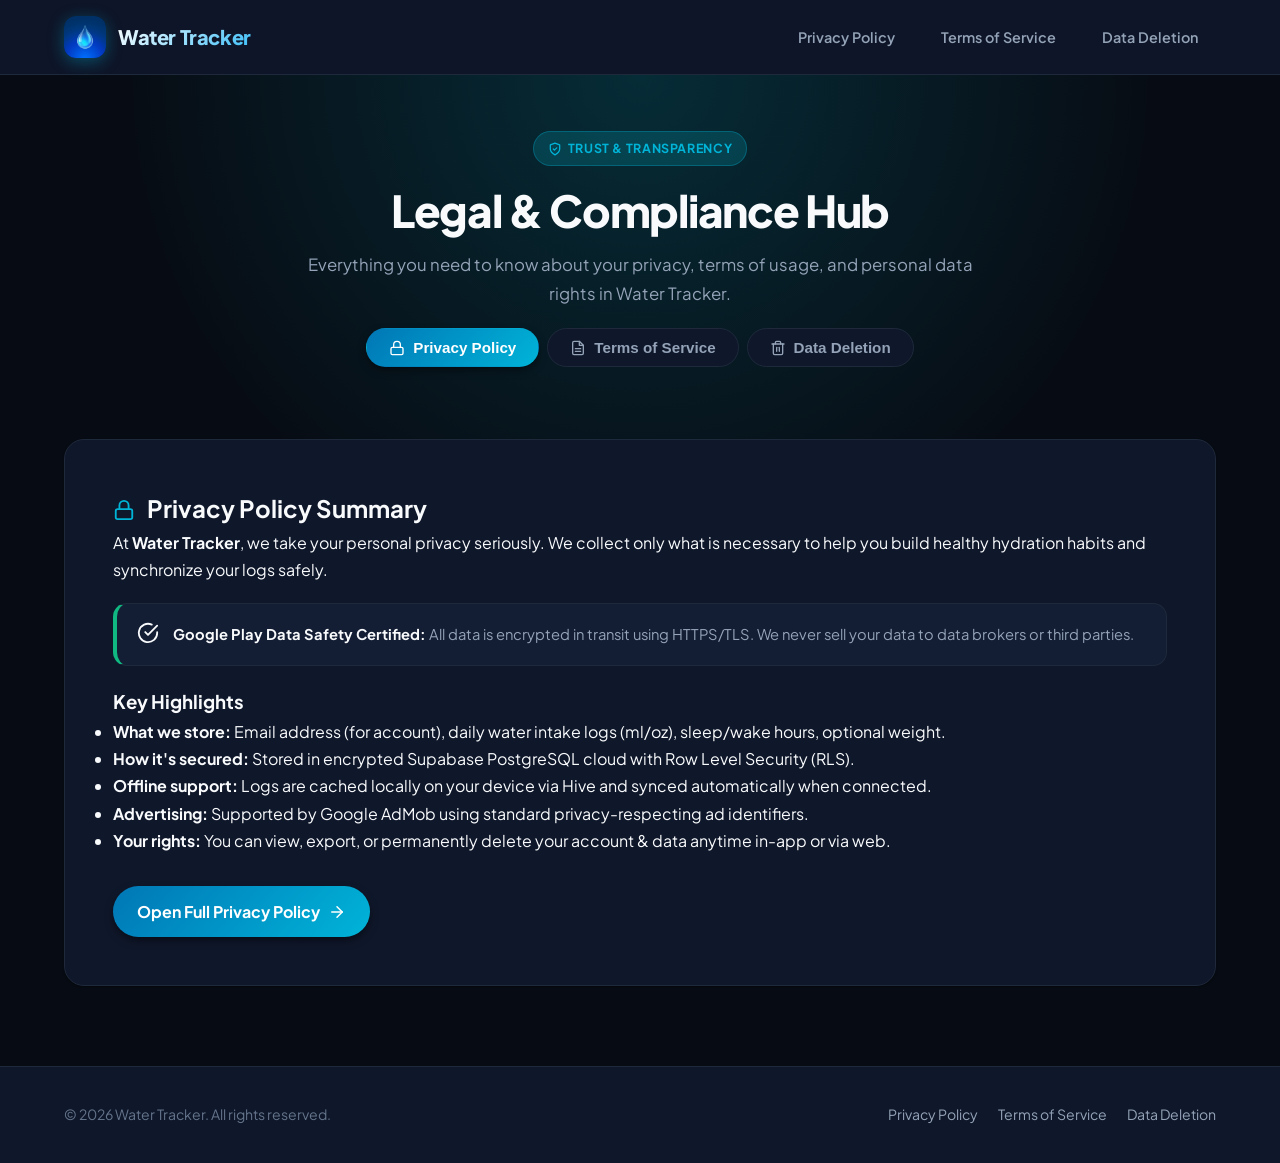
==== commit c6df4eeb: "Remove theme toggle functionality from index.html Removed theme toggle button and related script for" ====
--- a/index.html
+++ b/index.html
@@ -1,12 +1,12 @@
 <!DOCTYPE html>
-<html lang="en" data-theme="light">
+<html lang="en" data-theme="dark">
 <head>
   <meta charset="UTF-8">
   <meta name="viewport" content="width=device-width, initial-scale=1.0">
   <title>Water Tracker Legal & Compliance Center</title>
   <meta name="description" content="Official Legal, Privacy Policy, Terms of Service, and Data Deletion Center for Water Tracker mobile app.">
   <link rel="icon" type="image/png" href="app_icon.png">
-  <link rel="stylesheet" href="styles.css?v=2.3">
+  <link rel="stylesheet" href="styles.css?v=2.4">
 </head>
 <body>
 
@@ -23,23 +23,6 @@
         <a href="terms.html" class="nav-link">Terms of Service</a>
         <a href="#deletion" class="nav-link" onclick="switchTab('deletion')">Data Deletion</a>
       </nav>
-
-      <button class="theme-toggle" id="themeToggle" aria-label="Toggle Theme" title="Toggle Dark/Light Mode">
-        <svg class="theme-icon sun-icon" viewBox="0 0 24 24" fill="none" stroke="currentColor" stroke-width="2" stroke-linecap="round" stroke-linejoin="round">
-          <circle cx="12" cy="12" r="5"></circle>
-          <line x1="12" y1="1" x2="12" y2="3"></line>
-          <line x1="12" y1="21" x2="12" y2="23"></line>
-          <line x1="4.22" y1="4.22" x2="5.64" y2="5.64"></line>
-          <line x1="18.36" y1="18.36" x2="19.78" y2="19.78"></line>
-          <line x1="1" y1="12" x2="3" y2="12"></line>
-          <line x1="21" y1="12" x2="23" y2="12"></line>
-          <line x1="4.22" y1="19.78" x2="5.64" y2="18.36"></line>
-          <line x1="18.36" y1="5.64" x2="19.78" y2="4.22"></line>
-        </svg>
-        <svg class="theme-icon moon-icon" viewBox="0 0 24 24" fill="none" stroke="currentColor" stroke-width="2" stroke-linecap="round" stroke-linejoin="round">
-          <path d="M21 12.79A9 9 0 1 1 11.21 3 7 7 0 0 0 21 12.79z"></path>
-        </svg>
-      </button>
     </div>
   </header>
 
@@ -269,23 +252,8 @@
     </div>
   </footer>
 
-  <!-- Theme & Tabs Script -->
+  <!-- Interactive Tabs Script -->
   <script>
-    // Theme Switcher
-    const toggleBtn = document.getElementById('themeToggle');
-    const htmlEl = document.documentElement;
-
-    const savedTheme = localStorage.getItem('water-tracker-theme') || 
-      (window.matchMedia('(prefers-color-scheme: dark)').matches ? 'dark' : 'light');
-    htmlEl.setAttribute('data-theme', savedTheme);
-
-    toggleBtn.addEventListener('click', () => {
-      const current = htmlEl.getAttribute('data-theme') || 'light';
-      const next = current === 'dark' ? 'light' : 'dark';
-      htmlEl.setAttribute('data-theme', next);
-      localStorage.setItem('water-tracker-theme', next);
-    });
-
     // Tab Switching
     function switchTab(tabId) {
       document.querySelectorAll('.tab-btn').forEach(btn => {
--- a/styles.css
+++ b/styles.css
@@ -9,40 +9,7 @@
   --font-main: 'Plus Jakarta Sans', -apple-system, BlinkMacSystemFont, 'Segoe UI', Roboto, sans-serif;
   --font-mono: 'JetBrains Mono', monospace;
 
-  /* Color Tokens - Light Mode */
-  --bg-body: #f8fafc;
-  --bg-surface: #ffffff;
-  --bg-surface-alt: #f1f5f9;
-  --bg-surface-elevated: #ffffff;
-  --border-color: #e2e8f0;
-  --border-light: #edf2f7;
-  
-  --text-primary: #0f172a;
-  --text-secondary: #475569;
-  --text-muted: #64748b;
-  
-  --primary: #0077b6;
-  --primary-light: #00b4d8;
-  --primary-glow: rgba(0, 180, 216, 0.15);
-  --accent: #00e5ff;
-  --success: #10b981;
-  --warning: #f59e0b;
-  --danger: #ef4444;
-
-  --shadow-sm: 0 1px 2px 0 rgba(0, 0, 0, 0.05);
-  --shadow-md: 0 4px 6px -1px rgba(0, 0, 0, 0.06), 0 2px 4px -1px rgba(0, 0, 0, 0.04);
-  --shadow-lg: 0 12px 24px -4px rgba(0, 0, 0, 0.08);
-  --shadow-glow: 0 0 20px rgba(0, 180, 216, 0.25);
-
-  --radius-sm: 8px;
-  --radius-md: 14px;
-  --radius-lg: 20px;
-  --radius-full: 9999px;
-
-  --transition: all 0.25s cubic-bezier(0.4, 0, 0.2, 1);
-}
-
-[data-theme="dark"] {
+  /* Permanent Dark Theme Color Tokens */
   --bg-body: #070c14;
   --bg-surface: #0f172a;
   --bg-surface-alt: #131d33;
@@ -58,11 +25,21 @@
   --primary-light: #38bdf8;
   --primary-glow: rgba(0, 229, 255, 0.15);
   --accent: #00e5ff;
+  --success: #10b981;
+  --warning: #f59e0b;
+  --danger: #ef4444;
 
   --shadow-sm: 0 1px 2px 0 rgba(0, 0, 0, 0.4);
   --shadow-md: 0 4px 8px -1px rgba(0, 0, 0, 0.5);
   --shadow-lg: 0 14px 28px -4px rgba(0, 0, 0, 0.6);
   --shadow-glow: 0 0 25px rgba(0, 229, 255, 0.2);
+
+  --radius-sm: 8px;
+  --radius-md: 14px;
+  --radius-lg: 20px;
+  --radius-full: 9999px;
+
+  --transition: all 0.25s cubic-bezier(0.4, 0, 0.2, 1);
 }
 
 /* Base Reset */
@@ -106,15 +83,12 @@
   position: sticky;
   top: 0;
   z-index: 100;
-  background-color: rgba(255, 255, 255, 0.85);
+  background-color: rgba(15, 23, 42, 0.94);
   backdrop-filter: blur(16px);
   -webkit-backdrop-filter: blur(16px);
   border-bottom: 1px solid var(--border-color);
   transition: var(--transition);
-}
-
-[data-theme="dark"] .site-header {
-  background-color: rgba(15, 23, 42, 0.85);
+  width: 100%;
 }
 
 .header-inner {
@@ -125,26 +99,30 @@
 }
 
 .brand {
-  display: flex;
+  display: inline-flex;
   align-items: center;
   gap: 12px;
   text-decoration: none;
   color: var(--text-primary);
+  flex-shrink: 0;
+  padding: 6px 0;
 }
 
 .brand-icon {
   width: 42px;
   height: 42px;
-  border-radius: var(--radius-md);
-  object-fit: cover;
-  box-shadow: var(--shadow-glow);
+  border-radius: 12px;
+  object-fit: contain;
+  display: block;
+  flex-shrink: 0;
+  box-shadow: 0 4px 16px rgba(0, 180, 216, 0.35);
 }
 
 .brand-text {
   font-size: 1.25rem;
   font-weight: 800;
   letter-spacing: -0.02em;
-  background: linear-gradient(135deg, var(--text-primary), var(--primary));
+  background: linear-gradient(135deg, #ffffff, var(--primary-light));
   -webkit-background-clip: text;
   background-clip: text;
   -webkit-text-fill-color: transparent;
@@ -153,11 +131,12 @@
 .nav-links {
   display: flex;
   align-items: center;
-  gap: 8px;
+  gap: 10px;
+  margin-left: auto;
 }
 
 .nav-link {
-  padding: 8px 16px;
+  padding: 8px 18px;
   font-size: 0.9rem;
   font-weight: 600;
   color: var(--text-secondary);
@@ -167,7 +146,7 @@
 }
 
 .nav-link:hover {
-  color: var(--primary);
+  color: var(--primary-light);
   background-color: var(--primary-glow);
 }
 
@@ -177,24 +156,35 @@
   box-shadow: var(--shadow-sm);
 }
 
-.theme-toggle {
-  background: var(--bg-surface-alt);
-  border: 1px solid var(--border-color);
-  color: var(--text-secondary);
-  width: 40px;
-  height: 40px;
-  border-radius: var(--radius-full);
-  cursor: pointer;
-  display: flex;
-  align-items: center;
-  justify-content: center;
-  transition: var(--transition);
-  margin-left: 8px;
-}
-
-.theme-toggle:hover {
-  color: var(--primary);
-  border-color: var(--primary);
+/* Icon utilities for badges, callouts, and buttons */
+.badge-icon {
+  width: 14px;
+  height: 14px;
+  flex-shrink: 0;
+}
+
+.callout-icon svg {
+  width: 22px;
+  height: 22px;
+  display: block;
+}
+
+.tab-btn svg {
+  width: 16px;
+  height: 16px;
+  flex-shrink: 0;
+}
+
+.btn-action svg {
+  width: 18px;
+  height: 18px;
+  flex-shrink: 0;
+}
+
+.icon-label {
+  display: inline-flex;
+  align-items: center;
+  gap: 6px;
 }
 
 /* Hero Section */
@@ -665,33 +655,43 @@
 
   .header-inner {
     height: auto;
-    padding: 10px 0;
-    flex-wrap: wrap;
-    gap: 10px;
-    justify-content: space-between;
+    padding: 16px 0 12px 0;
+    display: flex;
+    flex-direction: column;
+    align-items: flex-start;
+    gap: 12px;
+    width: 100%;
+    box-sizing: border-box;
   }
 
   .brand {
-    gap: 10px;
+    display: inline-flex;
+    align-items: center;
+    gap: 12px;
+    padding: 2px 0;
   }
 
   .brand-icon {
-    width: 36px;
-    height: 36px;
+    width: 38px;
+    height: 38px;
+    border-radius: 10px;
+    object-fit: contain;
+    flex-shrink: 0;
+    box-shadow: 0 4px 14px rgba(0, 180, 216, 0.25);
   }
 
   .brand-text {
-    font-size: 1.15rem;
+    font-size: 1.2rem;
   }
 
   .nav-links {
-    order: 3;
     width: 100%;
+    margin-left: 0;
     display: flex;
     overflow-x: auto;
     white-space: nowrap;
     gap: 8px;
-    padding: 6px 2px 4px 2px;
+    padding: 2px 2px 4px 2px;
     -webkit-overflow-scrolling: touch;
     scrollbar-width: none;
   }
@@ -701,16 +701,9 @@
   }
 
   .nav-link {
-    padding: 6px 14px;
-    font-size: 0.82rem;
+    padding: 7px 16px;
+    font-size: 0.84rem;
     flex-shrink: 0;
-  }
-
-  .theme-toggle {
-    order: 2;
-    width: 36px;
-    height: 36px;
-    font-size: 0.9rem;
   }
 }
 
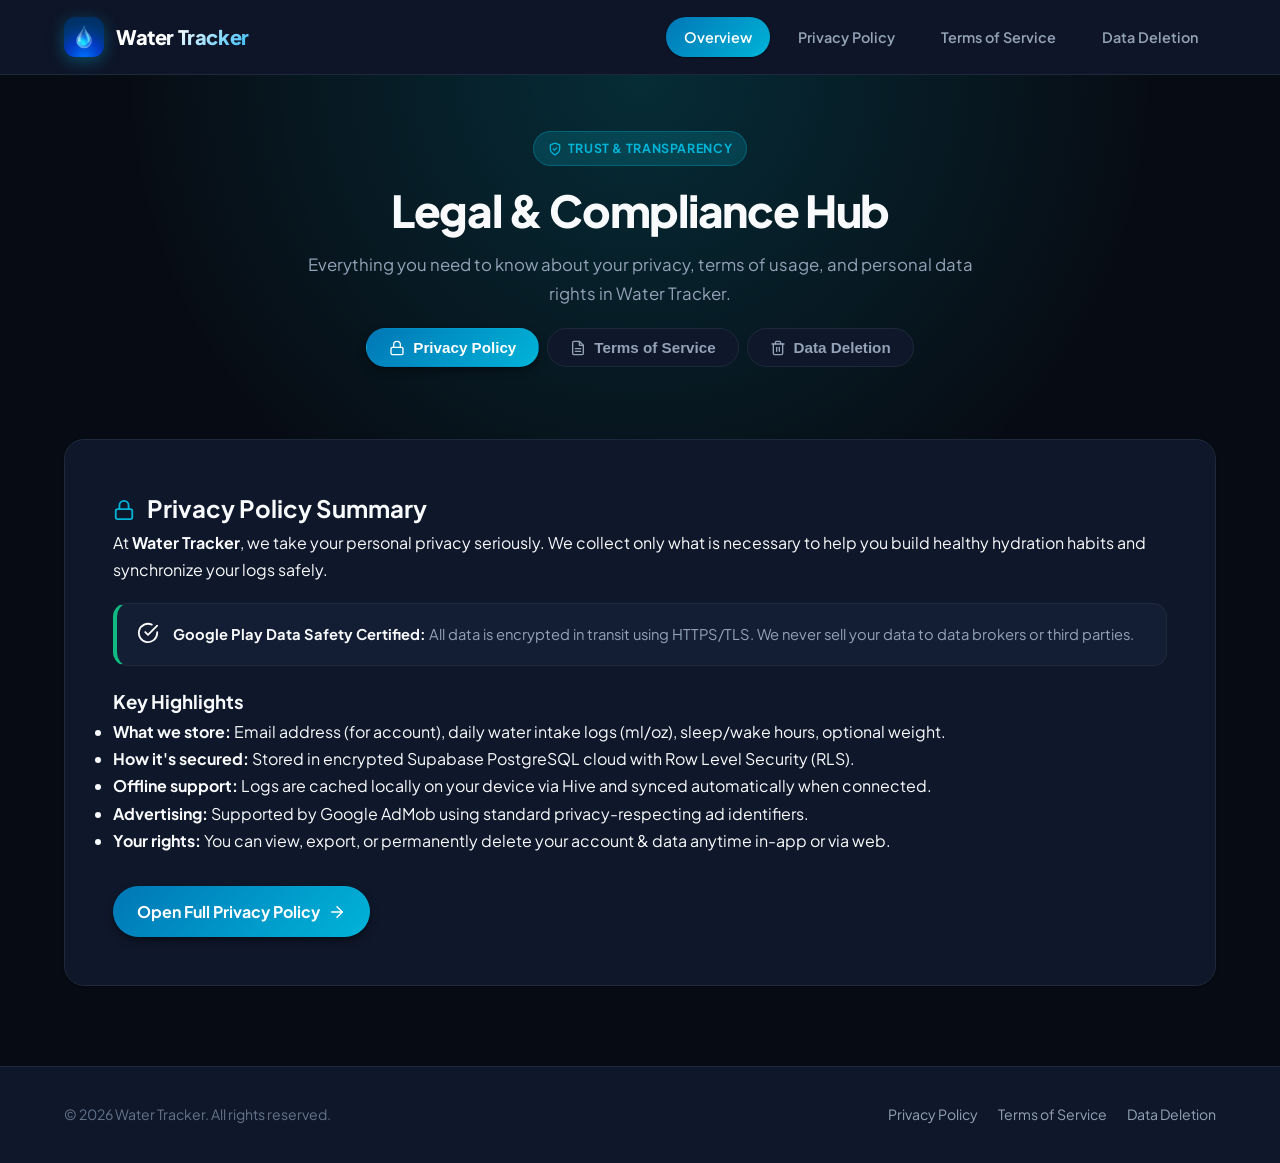
==== commit b8785fa7: "Update stylesheet version in index.html" ====
--- a/index.html
+++ b/index.html
@@ -6,7 +6,7 @@
   <title>Water Tracker Legal & Compliance Center</title>
   <meta name="description" content="Official Legal, Privacy Policy, Terms of Service, and Data Deletion Center for Water Tracker mobile app.">
   <link rel="icon" type="image/png" href="app_icon.png">
-  <link rel="stylesheet" href="styles.css?v=2.4">
+  <link rel="stylesheet" href="styles.css?v=2.5">
 </head>
 <body>
 
@@ -19,6 +19,7 @@
       </a>
 
       <nav class="nav-links" aria-label="Main Navigation">
+        <a href="index.html" class="nav-link active">Overview</a>
         <a href="privacy.html" class="nav-link">Privacy Policy</a>
         <a href="terms.html" class="nav-link">Terms of Service</a>
         <a href="#deletion" class="nav-link" onclick="switchTab('deletion')">Data Deletion</a>
--- a/styles.css
+++ b/styles.css
@@ -105,13 +105,13 @@
   text-decoration: none;
   color: var(--text-primary);
   flex-shrink: 0;
-  padding: 6px 0;
+  line-height: 1;
 }
 
 .brand-icon {
-  width: 42px;
-  height: 42px;
-  border-radius: 12px;
+  width: 40px;
+  height: 40px;
+  border-radius: 11px;
   object-fit: contain;
   display: block;
   flex-shrink: 0;
@@ -122,7 +122,12 @@
   font-size: 1.25rem;
   font-weight: 800;
   letter-spacing: -0.02em;
-  background: linear-gradient(135deg, #ffffff, var(--primary-light));
+  line-height: 1;
+  display: inline-flex;
+  align-items: center;
+  margin: 0;
+  padding: 0;
+  background: linear-gradient(135deg, #ffffff 40%, var(--primary-light) 100%);
   -webkit-background-clip: text;
   background-clip: text;
   -webkit-text-fill-color: transparent;
@@ -655,11 +660,12 @@
 
   .header-inner {
     height: auto;
-    padding: 16px 0 12px 0;
+    padding: 18px 0 14px 0;
     display: flex;
     flex-direction: column;
-    align-items: flex-start;
-    gap: 12px;
+    align-items: center;
+    text-align: center;
+    gap: 14px;
     width: 100%;
     box-sizing: border-box;
   }
@@ -667,8 +673,11 @@
   .brand {
     display: inline-flex;
     align-items: center;
+    justify-content: center;
     gap: 12px;
-    padding: 2px 0;
+    line-height: 1;
+    margin: 0 auto;
+    padding: 0;
   }
 
   .brand-icon {
@@ -677,23 +686,37 @@
     border-radius: 10px;
     object-fit: contain;
     flex-shrink: 0;
-    box-shadow: 0 4px 14px rgba(0, 180, 216, 0.25);
+    box-shadow: 0 4px 14px rgba(0, 180, 216, 0.28);
+    display: block;
   }
 
   .brand-text {
-    font-size: 1.2rem;
+    font-size: 1.25rem;
+    font-weight: 800;
+    letter-spacing: -0.02em;
+    line-height: 1;
+    display: inline-flex;
+    align-items: center;
   }
 
   .nav-links {
     width: 100%;
     margin-left: 0;
     display: flex;
+    justify-content: center;
     overflow-x: auto;
     white-space: nowrap;
     gap: 8px;
-    padding: 2px 2px 4px 2px;
+    padding: 2px 4px 6px 4px;
     -webkit-overflow-scrolling: touch;
     scrollbar-width: none;
+  }
+
+  @media (max-width: 440px) {
+    .nav-links {
+      justify-content: flex-start;
+      padding: 2px 8px 6px 8px;
+    }
   }
 
   .nav-links::-webkit-scrollbar {
